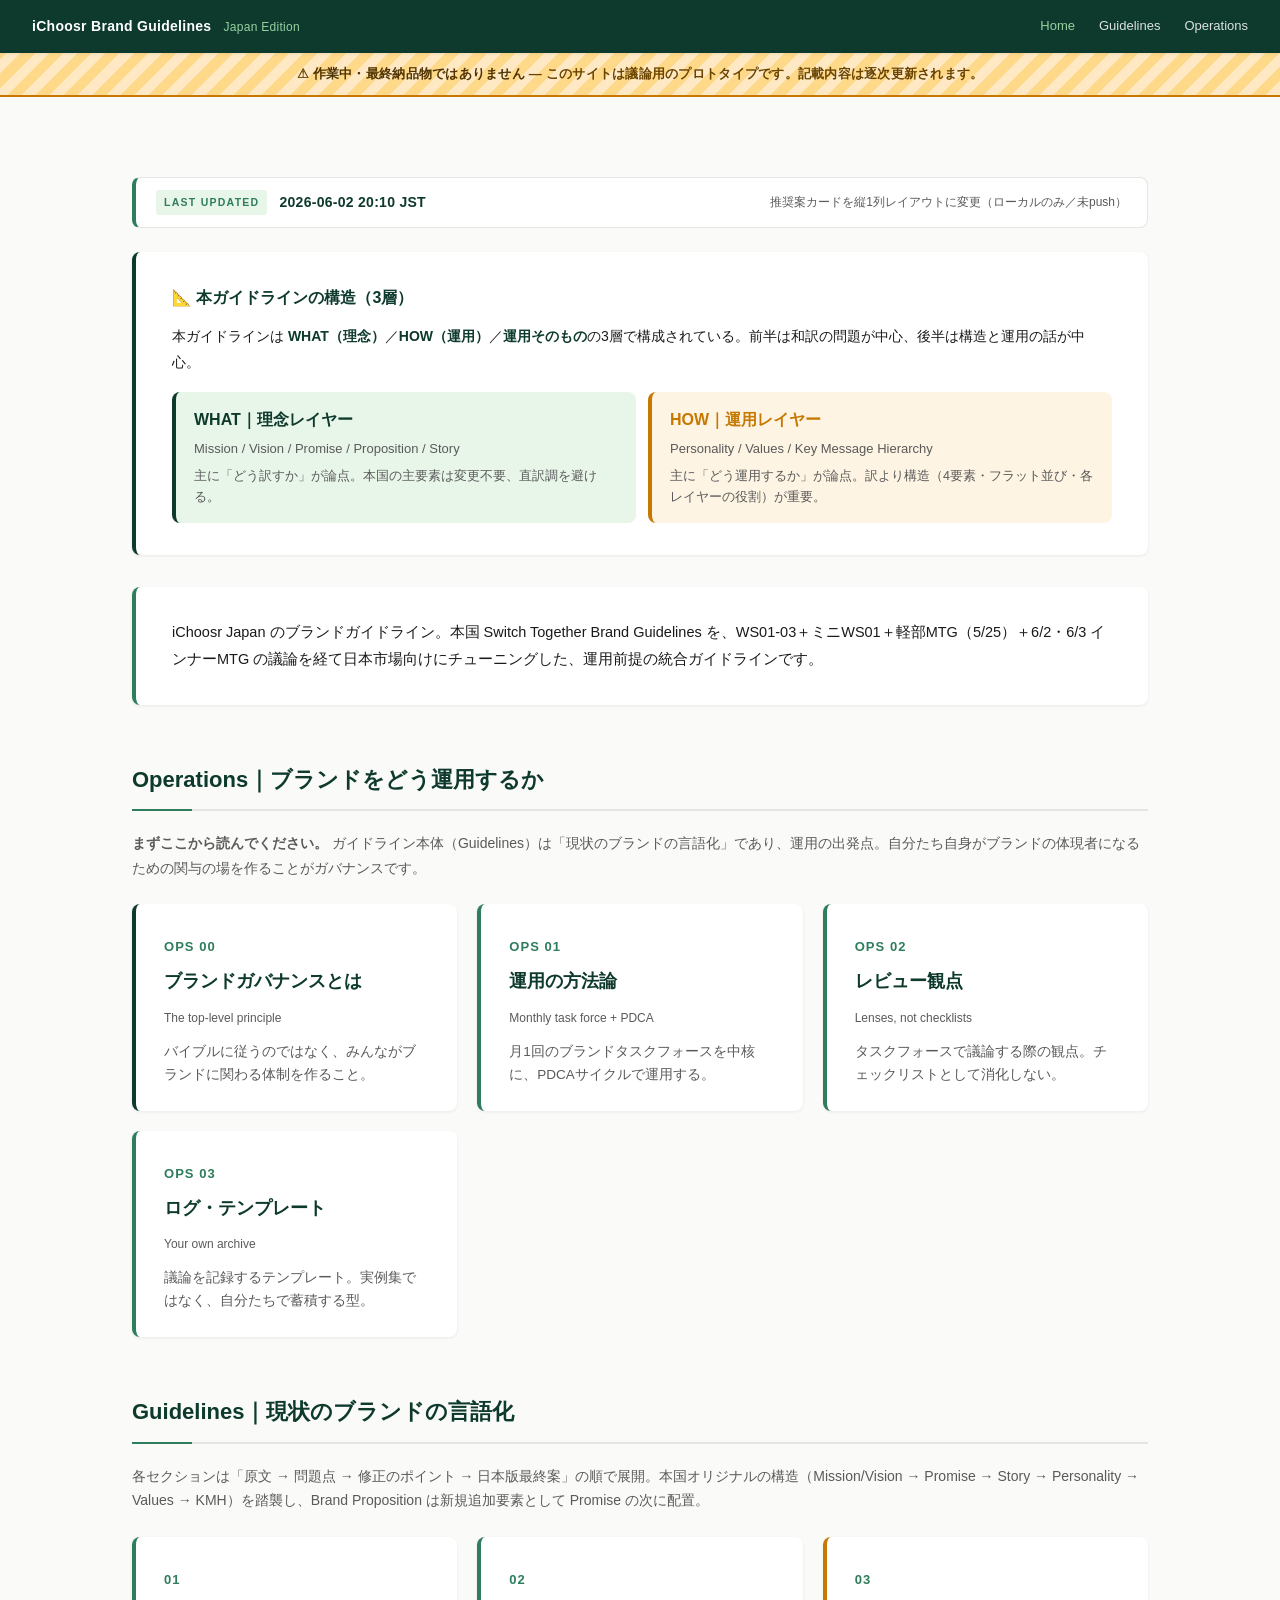
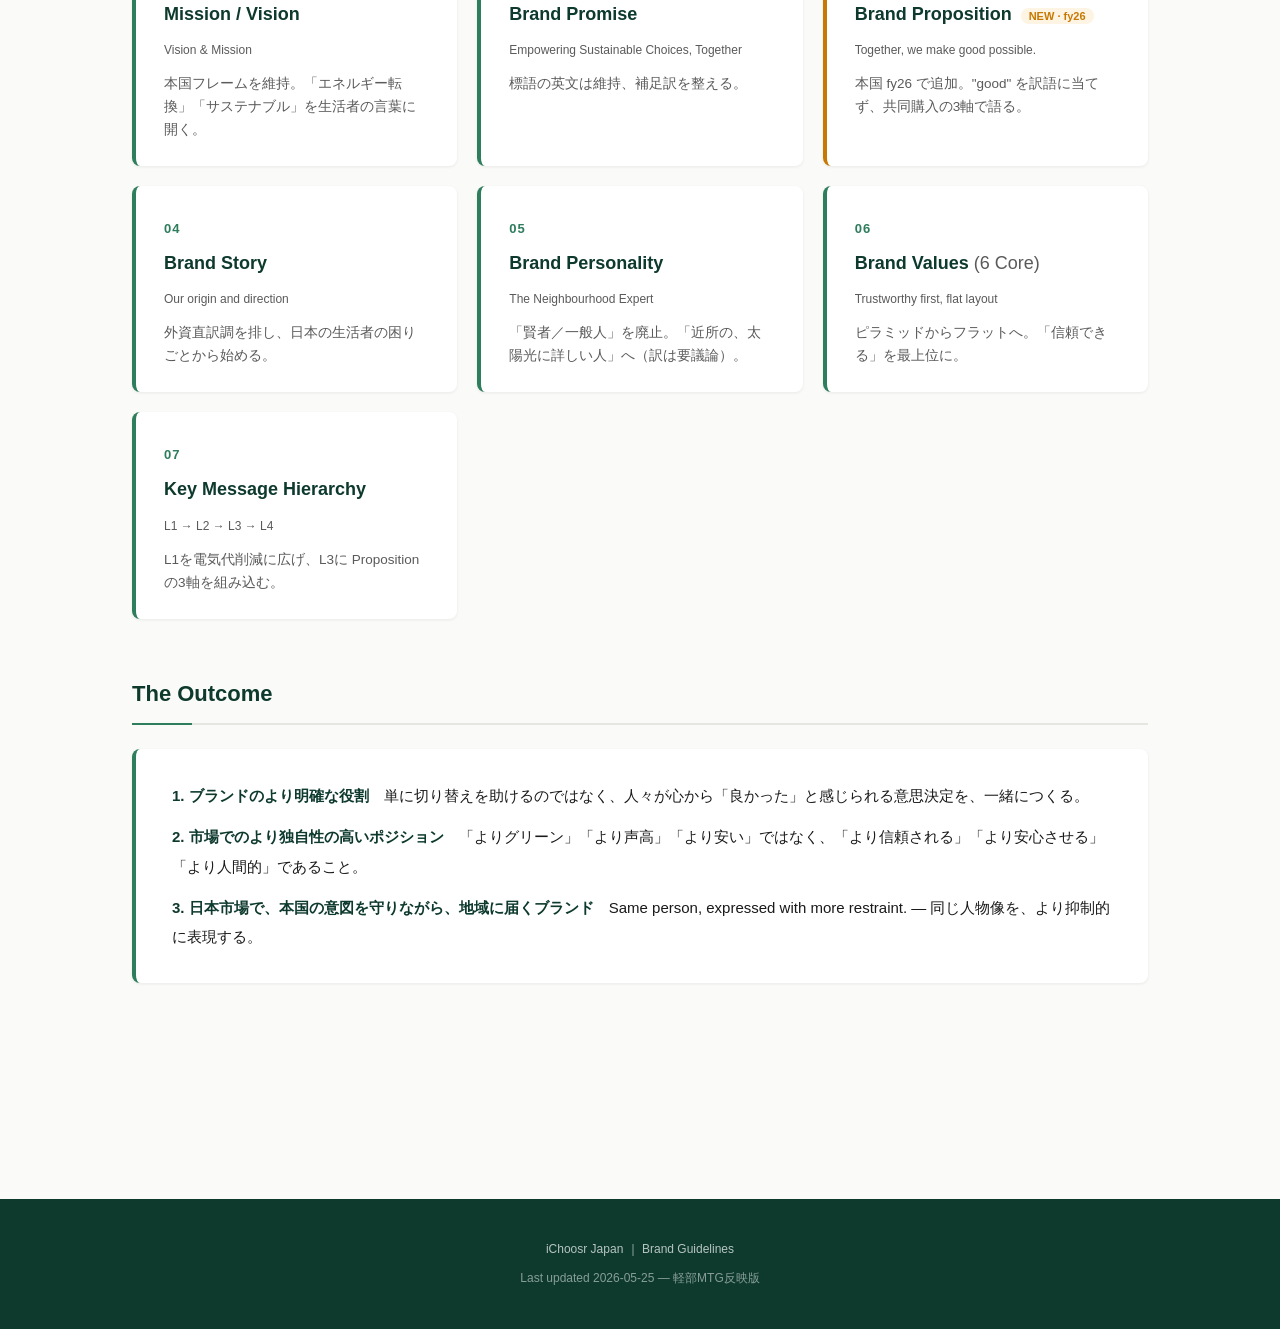
==== index.html @ a62a2df9 "iChoosr Brand Guidelines — Review Edition (6/3 MTG反映・最新版) スマホ確認用の新規ホスティング。 既存リポジトリ (ichoosr-brand-gu" ====
<!DOCTYPE html>
<html lang="ja">
<head>
<meta charset="UTF-8">
<meta name="viewport" content="width=device-width, initial-scale=1.0">
<title>iChoosr 日本版ブランドガイドライン</title>
<meta name="robots" content="noindex,nofollow">
<meta name="description" content="iChoosr 日本版ブランドガイドライン。本国 Switch Together Brand Guidelines を WS01-03＋ミニWS01 の議論を経て日本市場向けにチューニングした、運用前提の統合ガイドライン。">
<link rel="icon" type="image/svg+xml" href="favicon.svg">
<meta property="og:title" content="iChoosr 日本版ブランドガイドライン">
<meta property="og:description" content="運用前提の統合ブランドガイドライン。">
<meta property="og:type" content="website">
<meta property="og:image" content="og-image.svg">
<meta name="twitter:card" content="summary_large_image">
<link rel="stylesheet" href="assets/style.css">
</head>
<body>

<header class="site-header">
  <div class="brand">iChoosr Brand Guidelines <span>Japan Edition</span></div>
  <nav>
    <a href="index.html" class="active">Home</a>
    <a href="guidelines/01-mission-vision.html">Guidelines</a>
    <a href="operations/00-governance.html">Operations</a>
  </nav>
</header>

<div class="wip-banner">
  ⚠ <strong>作業中・最終納品物ではありません</strong> — このサイトは議論用のプロトタイプです。記載内容は逐次更新されます。
</div>

<main>
<div class="container">

  <div class="last-updated">
    <span class="lu-label">Last updated</span>
    <span class="lu-time">2026-06-02 20:10 JST</span>
    <span class="lu-note">推奨案カードを縦1列レイアウトに変更（ローカルのみ／未push）</span>
  </div>

  <section class="intro-block" style="margin: 24px 0 32px; border-left-color: var(--deep);">
    <h3 style="font-size: 16px; color: var(--deep); margin-bottom: 12px;">📐 本ガイドラインの構造（3層）</h3>
    <p style="font-size: 14px; line-height: 1.85;">本ガイドラインは <strong>WHAT（理念）</strong>／<strong>HOW（運用）</strong>／<strong>運用そのもの</strong>の3層で構成されている。前半は和訳の問題が中心、後半は構造と運用の話が中心。</p>
    <div style="display: grid; grid-template-columns: repeat(auto-fit, minmax(250px, 1fr)); gap: 12px; margin-top: 16px;">
      <div style="padding: 14px 18px; background: var(--tint); border-radius: 8px; border-left: 4px solid var(--deep);">
        <strong style="color: var(--deep);">WHAT｜理念レイヤー</strong><br>
        <span style="font-size: 13px; color: var(--gray);">Mission / Vision / Promise / Proposition / Story</span><br>
        <span style="font-size: 12.5px; color: var(--gray); margin-top: 4px; display: block;">主に「どう訳すか」が論点。本国の主要素は変更不要、直訳調を避ける。</span>
      </div>
      <div style="padding: 14px 18px; background: var(--amber-soft); border-radius: 8px; border-left: 4px solid var(--amber);">
        <strong style="color: var(--amber);">HOW｜運用レイヤー</strong><br>
        <span style="font-size: 13px; color: var(--gray);">Personality / Values / Key Message Hierarchy</span><br>
        <span style="font-size: 12.5px; color: var(--gray); margin-top: 4px; display: block;">主に「どう運用するか」が論点。訳より構造（4要素・フラット並び・各レイヤーの役割）が重要。</span>
      </div>
    </div>
  </section>

  <section class="intro-block" style="margin: 24px 0 0;">
    <p style="font-size: 14.5px; line-height: 1.85; color: var(--ink);">iChoosr Japan のブランドガイドライン。本国 Switch Together Brand Guidelines を、WS01-03＋ミニWS01＋軽部MTG（5/25）＋6/2・6/3 インナーMTG の議論を経て日本市場向けにチューニングした、運用前提の統合ガイドラインです。</p>
  </section>

  <h2 class="section-h">Operations｜ブランドをどう運用するか</h2>
  <p style="color: var(--gray); margin-bottom: 8px; font-size: 14px;"><strong>まずここから読んでください。</strong> ガイドライン本体（Guidelines）は「現状のブランドの言語化」であり、運用の出発点。自分たち自身がブランドの体現者になるための関与の場を作ることがガバナンスです。</p>
  <div class="section-grid">
    <a href="operations/00-governance.html" class="section-card" style="border-left-color: var(--deep);">
      <span class="num">OPS 00</span>
      <h3>ブランドガバナンスとは</h3>
      <p class="en">The top-level principle</p>
      <p class="desc">バイブルに従うのではなく、みんながブランドに関わる体制を作ること。</p>
    </a>
    <a href="operations/01-methodology.html" class="section-card">
      <span class="num">OPS 01</span>
      <h3>運用の方法論</h3>
      <p class="en">Monthly task force + PDCA</p>
      <p class="desc">月1回のブランドタスクフォースを中核に、PDCAサイクルで運用する。</p>
    </a>
    <a href="operations/02-checklist.html" class="section-card">
      <span class="num">OPS 02</span>
      <h3>レビュー観点</h3>
      <p class="en">Lenses, not checklists</p>
      <p class="desc">タスクフォースで議論する際の観点。チェックリストとして消化しない。</p>
    </a>
    <a href="operations/03-templates.html" class="section-card">
      <span class="num">OPS 03</span>
      <h3>ログ・テンプレート</h3>
      <p class="en">Your own archive</p>
      <p class="desc">議論を記録するテンプレート。実例集ではなく、自分たちで蓄積する型。</p>
    </a>
  </div>

  <h2 class="section-h">Guidelines｜現状のブランドの言語化</h2>
  <p style="color: var(--gray); margin-bottom: 8px; font-size: 14px;">各セクションは「原文 → 問題点 → 修正のポイント → 日本版最終案」の順で展開。本国オリジナルの構造（Mission/Vision → Promise → Story → Personality → Values → KMH）を踏襲し、Brand Proposition は新規追加要素として Promise の次に配置。</p>
  <div class="section-grid">
    <a href="guidelines/01-mission-vision.html" class="section-card">
      <span class="num">01</span>
      <h3>Mission / Vision</h3>
      <p class="en">Vision &amp; Mission</p>
      <p class="desc">本国フレームを維持。「エネルギー転換」「サステナブル」を生活者の言葉に開く。</p>
    </a>
    <a href="guidelines/02-brand-promise.html" class="section-card">
      <span class="num">02</span>
      <h3>Brand Promise</h3>
      <p class="en">Empowering Sustainable Choices, Together</p>
      <p class="desc">標語の英文は維持、補足訳を整える。</p>
    </a>
    <a href="guidelines/03-brand-proposition.html" class="section-card" style="border-left-color: var(--amber);">
      <span class="num">03</span>
      <h3>Brand Proposition <span style="font-size: 11px; color: var(--amber); background: var(--amber-soft); padding: 2px 8px; border-radius: 999px; margin-left: 4px;">NEW · fy26</span></h3>
      <p class="en">Together, we make good possible.</p>
      <p class="desc">本国 fy26 で追加。"good" を訳語に当てず、共同購入の3軸で語る。</p>
    </a>
    <a href="guidelines/04-brand-story.html" class="section-card">
      <span class="num">04</span>
      <h3>Brand Story</h3>
      <p class="en">Our origin and direction</p>
      <p class="desc">外資直訳調を排し、日本の生活者の困りごとから始める。</p>
    </a>
    <a href="guidelines/05-brand-personality.html" class="section-card">
      <span class="num">05</span>
      <h3>Brand Personality</h3>
      <p class="en">The Neighbourhood Expert</p>
      <p class="desc">「賢者／一般人」を廃止。「近所の、太陽光に詳しい人」へ（訳は要議論）。</p>
    </a>
    <a href="guidelines/06-brand-values.html" class="section-card">
      <span class="num">06</span>
      <h3>Brand Values <span style="color: var(--gray); font-weight: 400;">(6 Core)</span></h3>
      <p class="en">Trustworthy first, flat layout</p>
      <p class="desc">ピラミッドからフラットへ。「信頼できる」を最上位に。</p>
    </a>
    <a href="guidelines/07-key-message-hierarchy.html" class="section-card">
      <span class="num">07</span>
      <h3>Key Message Hierarchy</h3>
      <p class="en">L1 → L2 → L3 → L4</p>
      <p class="desc">L1を電気代削減に広げ、L3に Proposition の3軸を組み込む。</p>
    </a>
  </div>

  <h2 class="section-h">The Outcome</h2>
  <div class="intro-block">
    <p><strong>1. ブランドのより明確な役割</strong>　単に切り替えを助けるのではなく、人々が心から「良かった」と感じられる意思決定を、一緒につくる。</p>
    <p><strong>2. 市場でのより独自性の高いポジション</strong>　「よりグリーン」「より声高」「より安い」ではなく、「より信頼される」「より安心させる」「より人間的」であること。</p>
    <p><strong>3. 日本市場で、本国の意図を守りながら、地域に届くブランド</strong>　Same person, expressed with more restraint. — 同じ人物像を、より抑制的に表現する。</p>
  </div>

</div>
</main>

<footer>
  <div>iChoosr Japan ｜ Brand Guidelines</div>
  <div class="meta">Last updated 2026-05-25 — 軽部MTG反映版</div>
</footer>

</body>
</html>
---- assets/style.css ----
/* iChoosr 日本版ブランドガイドライン Web版 CSS */

:root {
  --deep: #0E3A2E;
  --mid: #2E7D5C;
  --soft: #5BA68A;
  --pale: #97D1A0;
  --tint: #E8F5E9;
  --bg: #FAFAF8;
  --paper: #FFFFFF;
  --ink: #1A1A1A;
  --gray: #5A5A5A;
  --gray-light: #B0B0B0;
  --line: #E5E5E2;
  --amber: #C77800;
  --amber-soft: #FDF4E3;
  --ng: #B0302D;
  --ng-soft: #FBEDED;
  --ok: #1F6B40;
  --ok-soft: #EAF5EE;
  --shadow: 0 1px 3px rgba(14, 58, 46, 0.08);
  --shadow-lg: 0 8px 24px rgba(14, 58, 46, 0.12);
  --radius: 8px;
  --radius-lg: 16px;
  --font-ja: "Hiragino Kaku Gothic ProN", "Yu Gothic", "Yu Gothic UI", "Noto Sans JP", sans-serif;
  --font-en: "Inter", "Helvetica Neue", Arial, sans-serif;
  --font-serif: "Hiragino Mincho ProN", "Yu Mincho", "Noto Serif JP", serif;
}

* { box-sizing: border-box; margin: 0; padding: 0; }

html { scroll-behavior: smooth; font-size: 16px; }
body {
  font-family: var(--font-ja);
  color: var(--ink);
  background: var(--bg);
  line-height: 1.75;
  -webkit-font-smoothing: antialiased;
  text-rendering: optimizeLegibility;
}

a { color: var(--mid); text-decoration: none; transition: color .2s; }
a:hover { color: var(--deep); }

/* ============ Header ============ */
.site-header {
  background: var(--deep);
  color: #fff;
  padding: 14px 32px;
  position: sticky;
  top: 0;
  z-index: 50;
  display: flex;
  align-items: center;
  justify-content: space-between;
  box-shadow: var(--shadow);
}
.site-header .brand {
  font-size: 14px;
  font-weight: 700;
  letter-spacing: 0.02em;
}
.site-header .brand span { color: var(--pale); font-weight: 400; margin-left: 8px; font-size: 12px; }
.site-header nav { display: flex; gap: 24px; }
.site-header nav a {
  color: rgba(255,255,255,0.85);
  font-size: 13px;
  font-weight: 500;
}
.site-header nav a:hover, .site-header nav a.active { color: var(--pale); }

/* ============ Layout ============ */
.container { max-width: 1080px; margin: 0 auto; padding: 0 32px; }
main { padding: 56px 0 96px; }

.breadcrumb {
  font-size: 12px;
  color: var(--gray);
  margin-bottom: 24px;
  letter-spacing: 0.04em;
}
.breadcrumb a { color: var(--mid); }
.breadcrumb .sep { color: var(--gray-light); margin: 0 8px; }

/* ============ Section title ============ */
.page-title {
  border-left: 5px solid var(--deep);
  padding-left: 18px;
  margin-bottom: 8px;
}
.page-title .label-en {
  font-family: var(--font-en);
  font-size: 13px;
  font-weight: 600;
  color: var(--mid);
  letter-spacing: 0.08em;
  text-transform: uppercase;
}
.page-title h1 {
  font-size: 36px;
  font-weight: 800;
  color: var(--deep);
  line-height: 1.3;
  margin-top: 4px;
}
.page-subtitle {
  color: var(--gray);
  font-size: 14px;
  margin: 12px 0 48px;
  padding-left: 23px;
}

h2.section-h {
  font-size: 22px;
  font-weight: 700;
  color: var(--deep);
  margin: 56px 0 20px;
  padding-bottom: 10px;
  border-bottom: 2px solid var(--line);
  position: relative;
}
h2.section-h::after {
  content: "";
  position: absolute;
  bottom: -2px;
  left: 0;
  width: 60px;
  height: 2px;
  background: var(--mid);
}

h3.sub-h {
  font-size: 17px;
  font-weight: 700;
  color: var(--deep);
  margin: 28px 0 12px;
}

/* ============ Hero block: Final answer ============ */
.final-hero {
  background: linear-gradient(135deg, var(--deep) 0%, var(--mid) 100%);
  color: #fff;
  border-radius: var(--radius-lg);
  padding: 48px 56px;
  margin: 36px 0 48px;
  position: relative;
  overflow: hidden;
  box-shadow: var(--shadow-lg);
}
.final-hero::before {
  content: "FINAL";
  position: absolute;
  top: 24px;
  right: 32px;
  font-family: var(--font-en);
  font-size: 11px;
  font-weight: 700;
  letter-spacing: 0.2em;
  padding: 4px 10px;
  background: rgba(255,255,255,0.15);
  border-radius: 4px;
  color: var(--pale);
}
.final-hero .tag {
  font-family: var(--font-en);
  font-size: 12px;
  font-weight: 600;
  letter-spacing: 0.12em;
  text-transform: uppercase;
  color: var(--pale);
  margin-bottom: 14px;
  display: block;
}
.final-hero .lead-en {
  font-family: var(--font-en);
  font-size: 32px;
  font-weight: 700;
  line-height: 1.3;
  margin-bottom: 12px;
  letter-spacing: -0.01em;
}
.final-hero .lead-ja {
  font-size: 22px;
  font-weight: 600;
  line-height: 1.6;
  color: rgba(255,255,255,0.95);
}
.final-hero .lead-ja.large { font-size: 26px; }
.final-hero .note {
  margin-top: 24px;
  padding-top: 20px;
  border-top: 1px solid rgba(255,255,255,0.2);
  font-size: 14px;
  line-height: 1.8;
  color: rgba(255,255,255,0.85);
}

/* ============ Final answer card (text-focused) ============ */
.final-card {
  background: var(--paper);
  border-radius: var(--radius-lg);
  padding: 36px 40px;
  margin: 24px 0;
  border-left: 5px solid var(--mid);
  box-shadow: var(--shadow);
}
.final-card .tag {
  display: inline-block;
  padding: 4px 10px;
  background: var(--tint);
  color: var(--deep);
  font-family: var(--font-en);
  font-size: 11px;
  font-weight: 700;
  letter-spacing: 0.1em;
  border-radius: 4px;
  margin-bottom: 16px;
}
.final-card .body {
  font-size: 17px;
  line-height: 1.95;
  color: var(--ink);
  font-weight: 500;
}
.final-card .body p { margin-bottom: 12px; }
.final-card .body p:last-child { margin-bottom: 0; }
.final-card .body strong { color: var(--deep); }

/* ============ Points (Modification rationale) ============ */
.points-grid {
  display: grid;
  grid-template-columns: repeat(auto-fit, minmax(280px, 1fr));
  gap: 20px;
  margin: 24px 0;
}
.point-card {
  background: var(--paper);
  border-radius: var(--radius);
  padding: 24px 26px;
  border-top: 4px solid var(--amber);
  box-shadow: var(--shadow);
  transition: transform .2s, box-shadow .2s;
}
.point-card:hover {
  transform: translateY(-2px);
  box-shadow: var(--shadow-lg);
}
.point-card .num {
  font-family: var(--font-en);
  font-size: 14px;
  font-weight: 700;
  color: var(--amber);
  letter-spacing: 0.08em;
  margin-bottom: 8px;
}
.point-card h4 {
  font-size: 16px;
  font-weight: 700;
  color: var(--deep);
  margin-bottom: 10px;
  line-height: 1.5;
}
.point-card p {
  font-size: 14px;
  color: var(--gray);
  line-height: 1.75;
}

/* ============ Reference (collapsed source) ============ */
.reference {
  background: var(--paper);
  border: 1px solid var(--line);
  border-radius: var(--radius);
  margin: 32px 0;
  overflow: hidden;
}
.reference summary {
  padding: 16px 24px;
  font-size: 13px;
  font-weight: 600;
  color: var(--gray);
  cursor: pointer;
  background: #FBFBFA;
  list-style: none;
  display: flex;
  align-items: center;
  justify-content: space-between;
  user-select: none;
}
.reference summary::-webkit-details-marker { display: none; }
.reference summary::after {
  content: "▾";
  color: var(--gray-light);
  transition: transform .2s;
}
.reference[open] summary::after { transform: rotate(180deg); }
.reference[open] summary { border-bottom: 1px solid var(--line); }
.reference .body { padding: 24px 28px; }

.bi-pair {
  display: grid;
  grid-template-columns: 1fr 1fr;
  gap: 32px;
}
@media (max-width: 720px) {
  .bi-pair { grid-template-columns: 1fr; gap: 20px; }
}
.bi-pair .col h5 {
  font-family: var(--font-en);
  font-size: 11px;
  font-weight: 700;
  letter-spacing: 0.12em;
  color: var(--mid);
  margin-bottom: 12px;
  padding-bottom: 6px;
  border-bottom: 1px solid var(--line);
}
.bi-pair .col p {
  font-size: 13.5px;
  line-height: 1.8;
  color: var(--gray);
}
.bi-pair .col.en p { font-family: var(--font-en); }

/* ============ NG / OK blocks ============ */
.ngok-grid {
  display: grid;
  grid-template-columns: 1fr 1fr;
  gap: 16px;
  margin: 16px 0;
}
@media (max-width: 720px) {
  .ngok-grid { grid-template-columns: 1fr; }
}
.ng-block, .ok-block {
  padding: 18px 22px;
  border-radius: var(--radius);
  font-size: 14px;
  line-height: 1.8;
}
.ng-block {
  background: var(--ng-soft);
  border-left: 4px solid var(--ng);
}
.ng-block .label, .ok-block .label {
  font-family: var(--font-en);
  font-size: 11px;
  font-weight: 700;
  letter-spacing: 0.1em;
  margin-bottom: 8px;
  display: block;
}
.ng-block .label { color: var(--ng); }
.ok-block { background: var(--ok-soft); border-left: 4px solid var(--ok); }
.ok-block .label { color: var(--ok); }

/* ============ Pillar / value list ============ */
.pillar-list {
  list-style: none;
  counter-reset: pillar;
  margin: 24px 0;
}
.pillar-list > li {
  counter-increment: pillar;
  background: var(--paper);
  border-radius: var(--radius);
  padding: 28px 32px 28px 88px;
  margin-bottom: 16px;
  position: relative;
  box-shadow: var(--shadow);
  border-left: 4px solid var(--mid);
}
.pillar-list > li::before {
  content: counter(pillar, decimal-leading-zero);
  font-family: var(--font-en);
  font-size: 32px;
  font-weight: 800;
  color: var(--mid);
  position: absolute;
  left: 28px;
  top: 22px;
  line-height: 1;
}
.pillar-list .title {
  font-size: 19px;
  font-weight: 700;
  color: var(--deep);
  margin-bottom: 6px;
}
.pillar-list .en {
  font-family: var(--font-en);
  font-size: 13px;
  color: var(--gray);
  margin-bottom: 10px;
  font-weight: 500;
}
.pillar-list .desc {
  font-size: 14.5px;
  line-height: 1.85;
  color: var(--ink);
}

/* ============ Values table ============ */
.values-grid {
  display: grid;
  grid-template-columns: repeat(auto-fit, minmax(280px, 1fr));
  gap: 16px;
  margin: 24px 0;
}
.value-card {
  background: var(--paper);
  border-radius: var(--radius);
  padding: 22px 24px;
  box-shadow: var(--shadow);
  border-left: 4px solid var(--soft);
}
.value-card.priority { border-left-color: var(--amber); background: var(--amber-soft); }
.value-card.brand-specific { border-left-color: var(--deep); }
.value-card .name {
  font-size: 16px;
  font-weight: 700;
  color: var(--deep);
  margin-bottom: 4px;
}
.value-card .en {
  font-family: var(--font-en);
  font-size: 12px;
  color: var(--gray);
  margin-bottom: 10px;
}
.value-card .def {
  font-size: 13.5px;
  line-height: 1.75;
  color: var(--ink);
}
.value-card .group-label {
  font-size: 11px;
  font-weight: 700;
  letter-spacing: 0.08em;
  text-transform: uppercase;
  color: var(--mid);
  margin-bottom: 12px;
  display: block;
}

/* ============ KMH layers ============ */
.kmh-layers {
  margin: 28px 0;
  position: relative;
}
.kmh-layer {
  background: var(--paper);
  border-radius: var(--radius);
  padding: 24px 28px;
  margin-bottom: 12px;
  box-shadow: var(--shadow);
  display: grid;
  grid-template-columns: 100px 1fr;
  gap: 24px;
  align-items: start;
  border-left: 4px solid var(--soft);
}
.kmh-layer.l1 { border-left-color: #BFD9A8; }
.kmh-layer.l2 { border-left-color: var(--pale); }
.kmh-layer.l3 { border-left-color: var(--soft); }
.kmh-layer.l4 { border-left-color: var(--mid); }
.kmh-layer .level {
  font-family: var(--font-en);
  font-size: 24px;
  font-weight: 800;
  color: var(--deep);
}
.kmh-layer .level .role {
  display: block;
  font-size: 11px;
  font-weight: 600;
  color: var(--gray);
  margin-top: 4px;
  letter-spacing: 0.04em;
}
.kmh-layer .content h4 {
  font-size: 18px;
  font-weight: 700;
  color: var(--deep);
  margin-bottom: 6px;
}
.kmh-layer .content p {
  font-size: 14.5px;
  line-height: 1.8;
  color: var(--gray);
}

/* ============ Nav (prev / next) ============ */
.page-nav {
  display: grid;
  grid-template-columns: 1fr 1fr;
  gap: 16px;
  margin-top: 80px;
  padding-top: 40px;
  border-top: 1px solid var(--line);
}
.page-nav a {
  display: block;
  padding: 24px;
  background: var(--paper);
  border-radius: var(--radius);
  border: 1px solid var(--line);
  transition: all .2s;
}
.page-nav a:hover {
  border-color: var(--mid);
  background: var(--tint);
}
.page-nav .dir {
  font-family: var(--font-en);
  font-size: 11px;
  color: var(--gray);
  font-weight: 700;
  letter-spacing: 0.1em;
  margin-bottom: 6px;
}
.page-nav .title {
  font-size: 16px;
  font-weight: 700;
  color: var(--deep);
}
.page-nav a.next { text-align: right; }
.page-nav a.disabled { opacity: 0.3; pointer-events: none; }

/* ============ Home (index) ============ */
.home-hero {
  background: linear-gradient(135deg, var(--deep) 0%, #1B5340 50%, var(--mid) 100%);
  color: #fff;
  padding: 96px 56px;
  border-radius: var(--radius-lg);
  margin: 32px 0 48px;
  position: relative;
  overflow: hidden;
}
.home-hero::before {
  content: "";
  position: absolute;
  inset: 0;
  background-image: radial-gradient(circle at 80% 20%, rgba(255,255,255,0.06) 0%, transparent 50%);
}
.home-hero .label {
  font-family: var(--font-en);
  font-size: 12px;
  font-weight: 700;
  letter-spacing: 0.2em;
  color: var(--pale);
  margin-bottom: 20px;
  display: block;
}
.home-hero h1 {
  font-family: var(--font-en);
  font-size: 56px;
  font-weight: 800;
  line-height: 1.1;
  letter-spacing: -0.02em;
  margin-bottom: 16px;
}
.home-hero .ja-title {
  font-size: 22px;
  font-weight: 500;
  color: rgba(255,255,255,0.9);
  margin-bottom: 32px;
}
.home-hero .meta {
  font-size: 13px;
  color: rgba(255,255,255,0.7);
  padding-top: 24px;
  border-top: 1px solid rgba(255,255,255,0.15);
  max-width: 600px;
}

.section-grid {
  display: grid;
  grid-template-columns: repeat(auto-fit, minmax(280px, 1fr));
  gap: 20px;
  margin: 24px 0 56px;
}
.section-card {
  background: var(--paper);
  border-radius: var(--radius);
  padding: 28px 28px 24px;
  box-shadow: var(--shadow);
  border-left: 4px solid var(--mid);
  display: block;
  color: var(--ink);
  transition: all .2s;
}
.section-card:hover {
  transform: translateY(-2px);
  box-shadow: var(--shadow-lg);
  border-left-color: var(--deep);
}
.section-card .num {
  font-family: var(--font-en);
  font-size: 13px;
  font-weight: 700;
  color: var(--mid);
  letter-spacing: 0.08em;
}
.section-card h3 {
  font-size: 18px;
  font-weight: 700;
  color: var(--deep);
  margin: 6px 0 10px;
}
.section-card .en {
  font-family: var(--font-en);
  font-size: 12px;
  color: var(--gray);
  margin-bottom: 12px;
}
.section-card .desc {
  font-size: 13.5px;
  color: var(--gray);
  line-height: 1.7;
}

.intro-block {
  background: var(--paper);
  border-radius: var(--radius);
  padding: 32px 36px;
  margin: 24px 0;
  border-left: 4px solid var(--mid);
  box-shadow: var(--shadow);
}
.intro-block p { font-size: 15px; line-height: 1.95; color: var(--ink); margin-bottom: 12px; }
.intro-block p:last-child { margin-bottom: 0; }
.intro-block strong { color: var(--deep); }

/* ============ Checklist ============ */
.checklist {
  background: var(--paper);
  border-radius: var(--radius);
  padding: 24px 28px;
  margin: 16px 0 24px;
  border-left: 4px solid var(--soft);
  box-shadow: var(--shadow);
}
.checklist h4 {
  font-size: 15px;
  font-weight: 700;
  color: var(--deep);
  margin-bottom: 12px;
}
.checklist ul { list-style: none; }
.checklist li {
  font-size: 14px;
  line-height: 1.9;
  padding-left: 28px;
  position: relative;
  color: var(--ink);
}
.checklist li::before {
  content: "";
  position: absolute;
  left: 0;
  top: 8px;
  width: 16px;
  height: 16px;
  border: 1.5px solid var(--soft);
  border-radius: 3px;
}

/* ============ Footer ============ */
footer {
  background: var(--deep);
  color: rgba(255,255,255,0.7);
  padding: 40px 32px;
  text-align: center;
  font-size: 12px;
  margin-top: 96px;
}
footer .meta { margin-top: 8px; color: rgba(255,255,255,0.5); }

/* ============ Print ============ */
@media print {
  .site-header, .page-nav, footer { display: none; }
  body { background: #fff; }
  .final-hero, .home-hero { background: var(--deep) !important; -webkit-print-color-adjust: exact; print-color-adjust: exact; }
  .point-card, .final-card, .pillar-list > li, .section-card { box-shadow: none; border: 1px solid var(--line); }
}

/* ============ Misc ============ */
.kicker {
  font-family: var(--font-en);
  font-size: 11px;
  font-weight: 700;
  letter-spacing: 0.12em;
  text-transform: uppercase;
  color: var(--mid);
  margin-bottom: 8px;
  display: block;
}
.callout {
  background: var(--amber-soft);
  border-left: 4px solid var(--amber);
  padding: 18px 24px;
  border-radius: var(--radius);
  margin: 20px 0;
  font-size: 14.5px;
  line-height: 1.8;
}
.callout strong { color: var(--amber); }

.tag-pill {
  display: inline-block;
  padding: 3px 10px;
  background: var(--tint);
  color: var(--deep);
  font-size: 11px;
  font-weight: 600;
  border-radius: 999px;
  margin-right: 6px;
}

/* ============ Work-in-progress banner ============ */
.wip-banner {
  background: repeating-linear-gradient(
    -45deg,
    #FFE9C4,
    #FFE9C4 10px,
    #FFD98A 10px,
    #FFD98A 20px
  );
  color: #6B4500;
  padding: 10px 24px;
  font-size: 13px;
  font-weight: 600;
  text-align: center;
  border-bottom: 2px solid #C77800;
  letter-spacing: 0.02em;
}
.wip-banner strong { color: #4F3300; }

/* ============ Source-first section block ============ */
/* 「原文 → 問題点 → 修正ポイント → ファイナル」順の各ブロック */
.flow-block {
  margin: 32px 0;
}
.flow-block .flow-label {
  display: inline-block;
  padding: 5px 14px;
  border-radius: 999px;
  font-family: var(--font-en);
  font-size: 11px;
  font-weight: 700;
  letter-spacing: 0.1em;
  margin-bottom: 12px;
}
.flow-block.source .flow-label { background: #EFEFEC; color: var(--gray); }
.flow-block.issue .flow-label { background: var(--ng-soft); color: var(--ng); }
.flow-block.rationale .flow-label { background: var(--amber-soft); color: var(--amber); }
.flow-block.final .flow-label { background: var(--deep); color: var(--pale); }

.flow-block .flow-body {
  background: var(--paper);
  padding: 22px 28px;
  border-radius: var(--radius);
  box-shadow: var(--shadow);
  border-left: 4px solid;
}
.flow-block.source .flow-body { border-left-color: var(--gray-light); background: #FAFAF6; }
.flow-block.issue .flow-body { border-left-color: var(--ng); }
.flow-block.rationale .flow-body { border-left-color: var(--amber); }
.flow-block.final .flow-body {
  border-left-color: var(--mid);
  background: linear-gradient(135deg, #FFFFFF 0%, var(--tint) 100%);
  border: none;
  box-shadow: 0 4px 16px rgba(46, 125, 92, 0.15);
  padding: 32px 36px;
}
.flow-block.final .flow-body h3 {
  font-size: 22px;
  font-weight: 800;
  color: var(--deep);
  margin-bottom: 8px;
  line-height: 1.4;
}
.flow-block.final .flow-body .en-final {
  font-family: var(--font-en);
  font-size: 26px;
  font-weight: 700;
  color: var(--deep);
  line-height: 1.3;
  margin-bottom: 12px;
}
.flow-block.final .flow-body p {
  font-size: 16px;
  line-height: 1.85;
  color: var(--ink);
}

.flow-block.source .flow-body p {
  font-size: 13.5px;
  line-height: 1.8;
  color: var(--gray);
}
.flow-block.source .flow-body p.en {
  font-family: var(--font-en);
}
.flow-block.issue .flow-body p,
.flow-block.rationale .flow-body p {
  font-size: 14px;
  line-height: 1.8;
}

.flow-block .split {
  display: grid;
  grid-template-columns: 1fr 1fr;
  gap: 24px;
}
@media (max-width: 720px) {
  .flow-block .split { grid-template-columns: 1fr; }
}
.flow-block .split h5 {
  font-family: var(--font-en);
  font-size: 10.5px;
  font-weight: 700;
  letter-spacing: 0.1em;
  color: var(--mid);
  margin-bottom: 8px;
  padding-bottom: 4px;
  border-bottom: 1px solid var(--line);
}

/* 修正ポイントの理由分離（翻訳の理由 / 構造の理由） */
.rationale-grid {
  display: grid;
  grid-template-columns: 1fr 1fr;
  gap: 16px;
  margin: 12px 0;
}
@media (max-width: 720px) {
  .rationale-grid { grid-template-columns: 1fr; }
}
.rationale-grid > div {
  padding: 16px 18px;
  background: var(--paper);
  border-radius: 6px;
  border-top: 3px solid var(--amber);
}
.rationale-grid > div h4 {
  font-size: 12px;
  font-weight: 700;
  color: var(--amber);
  margin-bottom: 8px;
  letter-spacing: 0.05em;
}
.rationale-grid > div p, .rationale-grid > div li {
  font-size: 13.5px;
  line-height: 1.75;
  color: var(--ink);
}
.rationale-grid > div ul { padding-left: 18px; margin-top: 4px; }

/* WS引用 (一次情報) */
.ws-quote {
  margin: 14px 0;
  padding: 14px 20px 14px 24px;
  border-left: 3px solid var(--soft);
  background: #F6FBF7;
  font-size: 13.5px;
  line-height: 1.75;
  color: var(--gray);
  border-radius: 0 6px 6px 0;
}
.ws-quote .source {
  display: block;
  font-family: var(--font-en);
  font-size: 10.5px;
  font-weight: 700;
  letter-spacing: 0.08em;
  color: var(--mid);
  margin-bottom: 4px;
}

/* ============ Governance hero (Operations top) ============ */
.governance-hero {
  background: linear-gradient(135deg, #1B5340 0%, var(--deep) 100%);
  color: #fff;
  padding: 52px 56px;
  border-radius: var(--radius-lg);
  margin: 32px 0 40px;
  box-shadow: var(--shadow-lg);
}
.governance-hero .tag {
  font-family: var(--font-en);
  font-size: 12px;
  font-weight: 700;
  letter-spacing: 0.15em;
  color: var(--pale);
  margin-bottom: 14px;
  display: block;
}
.governance-hero h1 {
  font-size: 30px;
  font-weight: 800;
  line-height: 1.4;
  margin-bottom: 18px;
}
.governance-hero p {
  font-size: 15px;
  line-height: 1.85;
  color: rgba(255,255,255,0.92);
  margin-bottom: 12px;
}
.governance-hero p:last-child { margin-bottom: 0; }
.governance-hero strong { color: var(--pale); }

.comparison {
  display: grid;
  grid-template-columns: 1fr 1fr;
  gap: 20px;
  margin: 28px 0;
}
@media (max-width: 720px) {
  .comparison { grid-template-columns: 1fr; }
}
.comparison > div {
  padding: 24px 26px;
  border-radius: var(--radius);
  background: var(--paper);
  box-shadow: var(--shadow);
}
.comparison .not-this {
  border-top: 4px solid var(--gray-light);
}
.comparison .this {
  border-top: 4px solid var(--mid);
  background: linear-gradient(135deg, var(--paper) 0%, var(--tint) 100%);
}
.comparison .label {
  font-family: var(--font-en);
  font-size: 11px;
  font-weight: 700;
  letter-spacing: 0.1em;
  margin-bottom: 8px;
  display: block;
}
.comparison .not-this .label { color: var(--gray); }
.comparison .this .label { color: var(--mid); }
.comparison h4 {
  font-size: 16px;
  font-weight: 700;
  color: var(--deep);
  margin-bottom: 10px;
}
.comparison p { font-size: 14px; line-height: 1.8; color: var(--ink); }

/* ============ Spreadsheet-style table ============ */
.sheet-wrap {
  background: var(--paper);
  border-radius: var(--radius);
  box-shadow: var(--shadow);
  overflow: hidden;
  margin: 24px 0;
  border: 1px solid var(--line);
}
.sheet-toolbar {
  background: #F1F3F4;
  padding: 8px 14px;
  font-size: 12px;
  color: var(--gray);
  display: flex;
  align-items: center;
  gap: 10px;
  border-bottom: 1px solid var(--line);
  font-family: var(--font-en);
}
.sheet-toolbar::before {
  content: "▣";
  color: #0F9D58;
  font-size: 14px;
}
.sheet-table {
  width: 100%;
  border-collapse: collapse;
  font-size: 13px;
  font-family: var(--font-ja);
}
.sheet-table thead th {
  background: #F8F9FA;
  border: 1px solid #E0E0E0;
  padding: 8px 10px;
  text-align: left;
  font-weight: 600;
  color: #3C4043;
  font-size: 12px;
  letter-spacing: 0.02em;
}
.sheet-table thead th .col-letter {
  display: block;
  font-family: var(--font-en);
  font-size: 10px;
  color: #80868B;
  font-weight: 500;
  margin-bottom: 2px;
}
.sheet-table tbody td {
  border: 1px solid #E8EAED;
  padding: 8px 10px;
  vertical-align: top;
  line-height: 1.55;
  color: var(--ink);
}
.sheet-table tbody td.row-num {
  background: #F8F9FA;
  text-align: center;
  width: 36px;
  color: #80868B;
  font-family: var(--font-en);
  font-size: 11px;
  font-weight: 500;
}
.sheet-table tbody tr.sample td:not(.row-num) {
  background: #FFFBF0;
}
.sheet-table tbody tr.empty td:not(.row-num) {
  color: #B0B0B0;
  font-style: italic;
}
.sheet-table .tag-doc {
  display: inline-block;
  padding: 1px 8px;
  font-size: 11px;
  font-weight: 600;
  border-radius: 3px;
  background: var(--tint);
  color: var(--deep);
}
@media (max-width: 720px) {
  .sheet-wrap { overflow-x: auto; }
  .sheet-table { min-width: 720px; }
}

/* ============ Policy cards (方針カード並列) ============ */
.policy-grid {
  display: grid;
  grid-template-columns: repeat(auto-fit, minmax(260px, 1fr));
  gap: 16px;
  margin: 20px 0 8px;
}
.policy-card {
  background: var(--paper);
  border-radius: var(--radius);
  padding: 22px 24px;
  box-shadow: var(--shadow);
  border-top: 4px solid var(--amber);
}
.policy-card.structure { border-top-color: var(--deep); }
.policy-card.translation { border-top-color: var(--mid); }
.policy-card.operation { border-top-color: var(--soft); }
.policy-card.consensus { border-top-color: var(--amber); }
.policy-card .axis {
  font-family: var(--font-en);
  font-size: 10.5px;
  font-weight: 700;
  letter-spacing: 0.12em;
  text-transform: uppercase;
  margin-bottom: 8px;
  display: block;
}
.policy-card.structure .axis { color: var(--deep); }
.policy-card.translation .axis { color: var(--mid); }
.policy-card.operation .axis { color: var(--soft); }
.policy-card.consensus .axis { color: var(--amber); }
.policy-card h4 {
  font-size: 15.5px;
  font-weight: 700;
  color: var(--deep);
  margin-bottom: 10px;
  line-height: 1.5;
}
.policy-card p {
  font-size: 13.5px;
  line-height: 1.8;
  color: var(--ink);
  margin-bottom: 8px;
}
.policy-card p:last-child { margin-bottom: 0; }
.policy-card ul {
  padding-left: 18px;
  font-size: 13.5px;
  line-height: 1.8;
  color: var(--ink);
}

/* ============ References block (参照元) ============ */
.refs {
  background: #F8F8F5;
  border-radius: var(--radius);
  padding: 20px 24px;
  margin: 24px 0;
  border: 1px solid var(--line);
}
.refs > .refs-title {
  font-family: var(--font-en);
  font-size: 11px;
  font-weight: 700;
  letter-spacing: 0.1em;
  color: var(--gray);
  margin-bottom: 12px;
}
.refs > .refs-title::before {
  content: "📄";
  margin-right: 6px;
  filter: grayscale(1);
  opacity: 0.6;
}
.ref-group {
  margin-top: 16px;
}
.ref-group:first-of-type { margin-top: 0; }
.ref-group .group-head {
  font-size: 12.5px;
  font-weight: 700;
  color: var(--deep);
  margin-bottom: 6px;
  padding-bottom: 4px;
  border-bottom: 1px dashed var(--line);
}
.ref-group .group-head .src {
  font-family: var(--font-en);
  font-size: 10px;
  font-weight: 500;
  color: var(--gray);
  margin-left: 8px;
  letter-spacing: 0.05em;
}
.ref-group ul {
  list-style: none;
  padding: 0;
}
.ref-group li {
  font-size: 13px;
  line-height: 1.75;
  color: var(--ink);
  padding: 3px 0 3px 14px;
  position: relative;
}
.ref-group li::before {
  content: "・";
  position: absolute;
  left: 0;
  color: var(--gray-light);
}
.ref-group li.attr {
  color: var(--gray);
  font-style: italic;
  font-size: 12px;
  padding-left: 14px;
}
.ref-group li.attr::before {
  content: "—";
}

/* ============ Option cards (複数案) ============ */
/* 縦1列で積み上げ（訳文が長くても読みやすいように） */
.options-grid {
  display: flex;
  flex-direction: column;
  gap: 14px;
  margin: 16px 0;
}
.option-card {
  background: var(--paper);
  border-radius: var(--radius);
  padding: 22px 26px;
  border-left: 4px solid var(--mid);
  box-shadow: var(--shadow);
}
.option-card .opt-num {
  display: inline-block;
  font-family: var(--font-en);
  font-size: 11px;
  font-weight: 700;
  letter-spacing: 0.1em;
  background: var(--tint);
  color: var(--deep);
  padding: 3px 10px;
  border-radius: 999px;
  margin-bottom: 10px;
}
.option-card .opt-title {
  font-size: 18px;
  font-weight: 700;
  color: var(--deep);
  margin-bottom: 8px;
  line-height: 1.6;
}
.option-card .opt-en {
  font-family: var(--font-en);
  font-size: 13px;
  color: var(--gray);
  margin-bottom: 12px;
}
.option-card .opt-desc {
  font-size: 13.5px;
  line-height: 1.8;
  color: var(--ink);
  padding-top: 10px;
  margin-top: 4px;
  border-top: 1px dashed var(--line);
}
.option-card.recommended {
  border-left-color: var(--amber);
  background: linear-gradient(135deg, var(--paper) 0%, var(--amber-soft) 100%);
}
.option-card.recommended .opt-num {
  background: var(--amber);
  color: #fff;
}

/* ============ Translation alternatives (3-level × N cards) ============ */
.alt-section {
  margin: 40px 0;
}
.alt-level {
  background: var(--paper);
  border-radius: var(--radius-lg);
  margin-bottom: 24px;
  overflow: hidden;
  box-shadow: var(--shadow);
}
.alt-level-header {
  padding: 18px 28px;
  display: flex;
  align-items: center;
  gap: 14px;
  border-bottom: 2px solid var(--line);
}
.alt-level.lv1 .alt-level-header { background: linear-gradient(90deg, #F0F1ED 0%, #FAFAF6 100%); border-bottom-color: var(--gray-light); }
.alt-level.lv2 .alt-level-header { background: linear-gradient(90deg, var(--tint) 0%, #FFF 100%); border-bottom-color: var(--soft); }
.alt-level.lv3 .alt-level-header { background: linear-gradient(90deg, var(--amber-soft) 0%, #FFFCF3 100%); border-bottom-color: var(--amber); }
.alt-level .lv-badge {
  font-family: var(--font-en);
  font-size: 11px;
  font-weight: 800;
  letter-spacing: 0.15em;
  padding: 4px 10px;
  border-radius: 4px;
  color: #fff;
}
.alt-level.lv1 .lv-badge { background: var(--gray); }
.alt-level.lv2 .lv-badge { background: var(--mid); }
.alt-level.lv3 .lv-badge { background: var(--amber); }
.alt-level .lv-title {
  font-size: 16px;
  font-weight: 700;
  color: var(--deep);
}
.alt-level .lv-desc {
  font-size: 13px;
  color: var(--gray);
  margin-left: auto;
}
@media (max-width: 720px) {
  .alt-level .lv-desc { display: none; }
}
.alt-cards {
  padding: 20px 24px;
}
.alt-card {
  display: grid;
  grid-template-columns: 40px 1fr;
  gap: 14px;
  padding: 14px 0;
  border-bottom: 1px dashed var(--line);
}
.alt-card:last-child { border-bottom: none; }
.alt-card .num {
  font-family: var(--font-en);
  font-size: 13px;
  font-weight: 700;
  color: var(--mid);
  text-align: center;
  padding-top: 2px;
}
.alt-level.lv1 .alt-card .num { color: var(--gray); }
.alt-level.lv3 .alt-card .num { color: var(--amber); }
.alt-card .body .text {
  font-size: 14.5px;
  line-height: 1.75;
  color: var(--ink);
  font-weight: 500;
  margin-bottom: 4px;
}
.alt-card .body .text strong { color: var(--deep); }
.alt-card .body .aim {
  font-size: 12px;
  line-height: 1.7;
  color: var(--gray);
  font-style: italic;
}
.alt-card .body .aim::before {
  content: "狙い：";
  font-style: normal;
  color: var(--mid);
  font-weight: 700;
}
.alt-level.lv1 .alt-card .body .aim::before { color: var(--gray); }
.alt-level.lv3 .alt-card .body .aim::before { color: var(--amber); }

/* Gradient story-level */
.story-grade {
  background: var(--paper);
  border-radius: var(--radius);
  padding: 24px 28px;
  margin: 16px 0;
  box-shadow: var(--shadow);
  border-left: 4px solid var(--soft);
}
.story-grade.lv1 { border-left-color: var(--gray-light); background: #FBFBF8; }
.story-grade.lv2 { border-left-color: var(--soft); }
.story-grade.lv3 { border-left-color: var(--amber); background: linear-gradient(135deg, var(--paper) 0%, var(--amber-soft) 100%); }
.story-grade .grade-head {
  display: flex;
  align-items: center;
  gap: 12px;
  margin-bottom: 14px;
}
.story-grade .grade-head .lv-badge {
  font-family: var(--font-en);
  font-size: 11px;
  font-weight: 800;
  letter-spacing: 0.12em;
  padding: 3px 10px;
  border-radius: 4px;
  color: #fff;
}
.story-grade.lv1 .lv-badge { background: var(--gray); }
.story-grade.lv2 .lv-badge { background: var(--mid); }
.story-grade.lv3 .lv-badge { background: var(--amber); }
.story-grade .grade-head .label {
  font-size: 14px;
  font-weight: 700;
  color: var(--deep);
}
.story-grade .grade-body {
  font-size: 14.5px;
  line-height: 1.85;
  color: var(--ink);
}
.story-grade .grade-body p { margin-bottom: 10px; }
.story-grade .aim {
  margin-top: 14px;
  padding-top: 12px;
  border-top: 1px dashed var(--line);
  font-size: 12.5px;
  color: var(--gray);
  font-style: italic;
}
.story-grade .aim::before {
  content: "狙い：";
  font-style: normal;
  color: var(--mid);
  font-weight: 700;
}

/* ============ Last updated badge (top of index) ============ */
.last-updated {
  display: flex;
  align-items: center;
  gap: 12px;
  padding: 12px 20px;
  background: var(--paper);
  border: 1px solid var(--line);
  border-left: 4px solid var(--mid);
  border-radius: var(--radius);
  margin: 24px 0 12px;
  font-size: 13px;
  flex-wrap: wrap;
}
.last-updated .lu-label {
  font-family: var(--font-en);
  font-size: 10.5px;
  font-weight: 700;
  letter-spacing: 0.12em;
  text-transform: uppercase;
  color: var(--mid);
  padding: 3px 8px;
  background: var(--tint);
  border-radius: 3px;
}
.last-updated .lu-time {
  font-family: var(--font-en);
  font-size: 14px;
  font-weight: 700;
  color: var(--deep);
  letter-spacing: 0.02em;
}
.last-updated .lu-note {
  font-size: 12px;
  color: var(--gray);
  margin-left: auto;
}
@media (max-width: 540px) {
  .last-updated .lu-note { margin-left: 0; width: 100%; }
}
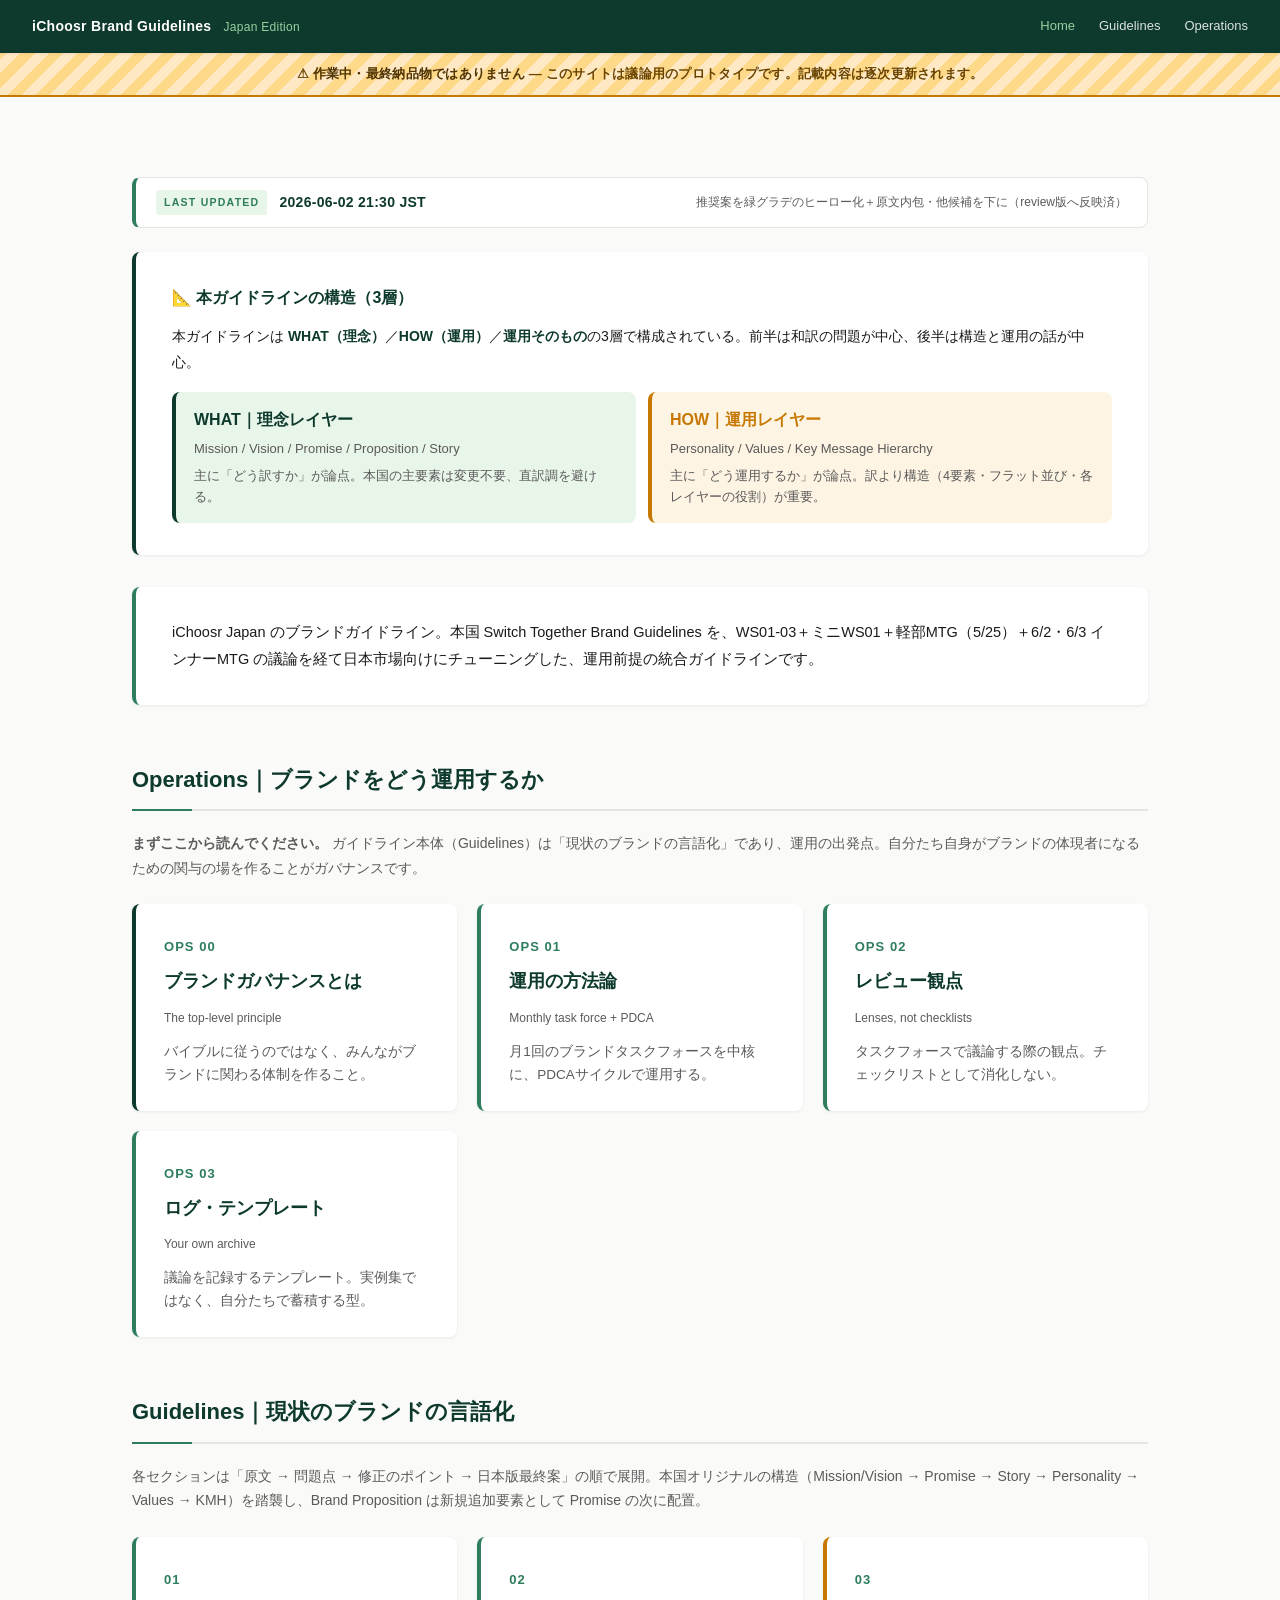
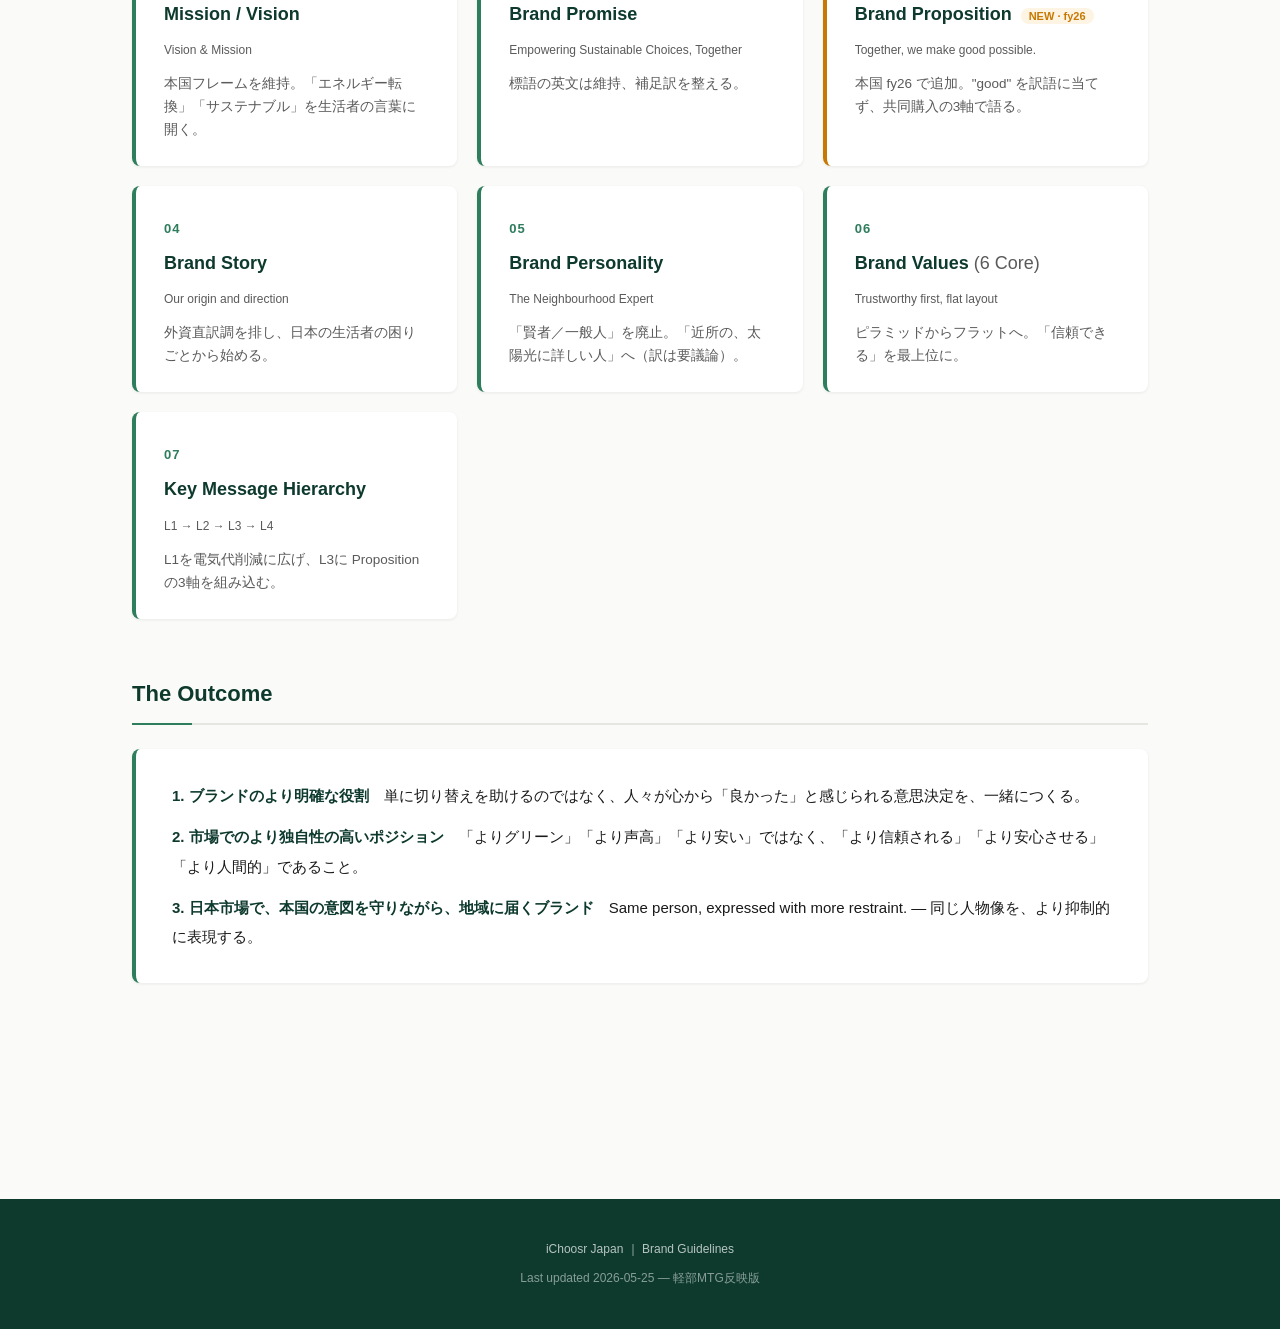
==== commit 709195de: "推奨案を緑グラデのヒーロー化＋原文内包・他候補を下に配置 - 推奨案カードを緑グラデーションの目立つビジュアル(.recommend-hero)に - ヒーロー内に元の原文(英日)を小さめに内包 - " ====
--- a/index.html
+++ b/index.html
@@ -34,8 +34,8 @@
 
   <div class="last-updated">
     <span class="lu-label">Last updated</span>
-    <span class="lu-time">2026-06-02 20:10 JST</span>
-    <span class="lu-note">推奨案カードを縦1列レイアウトに変更（ローカルのみ／未push）</span>
+    <span class="lu-time">2026-06-02 21:30 JST</span>
+    <span class="lu-note">推奨案を緑グラデのヒーロー化＋原文内包・他候補を下に（review版へ反映済）</span>
   </div>
 
   <section class="intro-block" style="margin: 24px 0 32px; border-left-color: var(--deep);">
--- a/assets/style.css
+++ b/assets/style.css
@@ -1402,3 +1402,89 @@
 @media (max-width: 540px) {
   .last-updated .lu-note { margin-left: 0; width: 100%; }
 }
+
+/* ============ 推奨案ヒーロー（緑グラデ＋原文内包） ============ */
+.recommend-hero {
+  background: linear-gradient(135deg, var(--deep) 0%, var(--mid) 100%);
+  color: #fff;
+  border-radius: var(--radius-lg);
+  padding: 32px 38px;
+  margin: 18px 0 16px;
+  box-shadow: var(--shadow-lg);
+  position: relative;
+  overflow: hidden;
+}
+.recommend-hero .rec-tag {
+  display: inline-block;
+  font-family: var(--font-en);
+  font-size: 11px;
+  font-weight: 700;
+  letter-spacing: 0.14em;
+  color: var(--deep);
+  background: var(--pale);
+  padding: 4px 12px;
+  border-radius: 999px;
+  margin-bottom: 16px;
+}
+.recommend-hero .rec-source {
+  background: rgba(255,255,255,0.10);
+  border: 1px solid rgba(255,255,255,0.18);
+  border-radius: var(--radius);
+  padding: 12px 16px;
+  margin-bottom: 18px;
+  font-size: 11.5px;
+  line-height: 1.7;
+}
+.recommend-hero .rec-source .src-label {
+  font-family: var(--font-en);
+  font-size: 9.5px;
+  font-weight: 700;
+  letter-spacing: 0.1em;
+  color: var(--pale);
+  display: block;
+  margin-bottom: 4px;
+}
+.recommend-hero .rec-source .en {
+  font-family: var(--font-en);
+  color: rgba(255,255,255,0.82);
+}
+.recommend-hero .rec-source .jp {
+  color: rgba(255,255,255,0.75);
+}
+.recommend-hero .rec-title {
+  font-size: 22px;
+  font-weight: 700;
+  line-height: 1.65;
+  color: #fff;
+  margin-bottom: 14px;
+}
+.recommend-hero .rec-title.small { font-size: 18px; }
+.recommend-hero .rec-aim {
+  font-size: 13px;
+  line-height: 1.8;
+  color: rgba(255,255,255,0.88);
+  padding-top: 14px;
+  border-top: 1px solid rgba(255,255,255,0.2);
+}
+.recommend-hero .rec-aim strong { color: var(--pale); }
+
+/* 他の候補 見出し */
+.other-options-head {
+  font-size: 13px;
+  font-weight: 700;
+  color: var(--gray);
+  letter-spacing: 0.04em;
+  margin: 24px 0 12px;
+  padding-left: 12px;
+  border-left: 3px solid var(--gray-light);
+}
+
+/* 他の候補カード（推奨を外したのでmid色のまま縦積み） */
+.other-options .option-card.recommended {
+  border-left-color: var(--mid);
+  background: var(--paper);
+}
+.other-options .option-card.recommended .opt-num {
+  background: var(--tint);
+  color: var(--deep);
+}
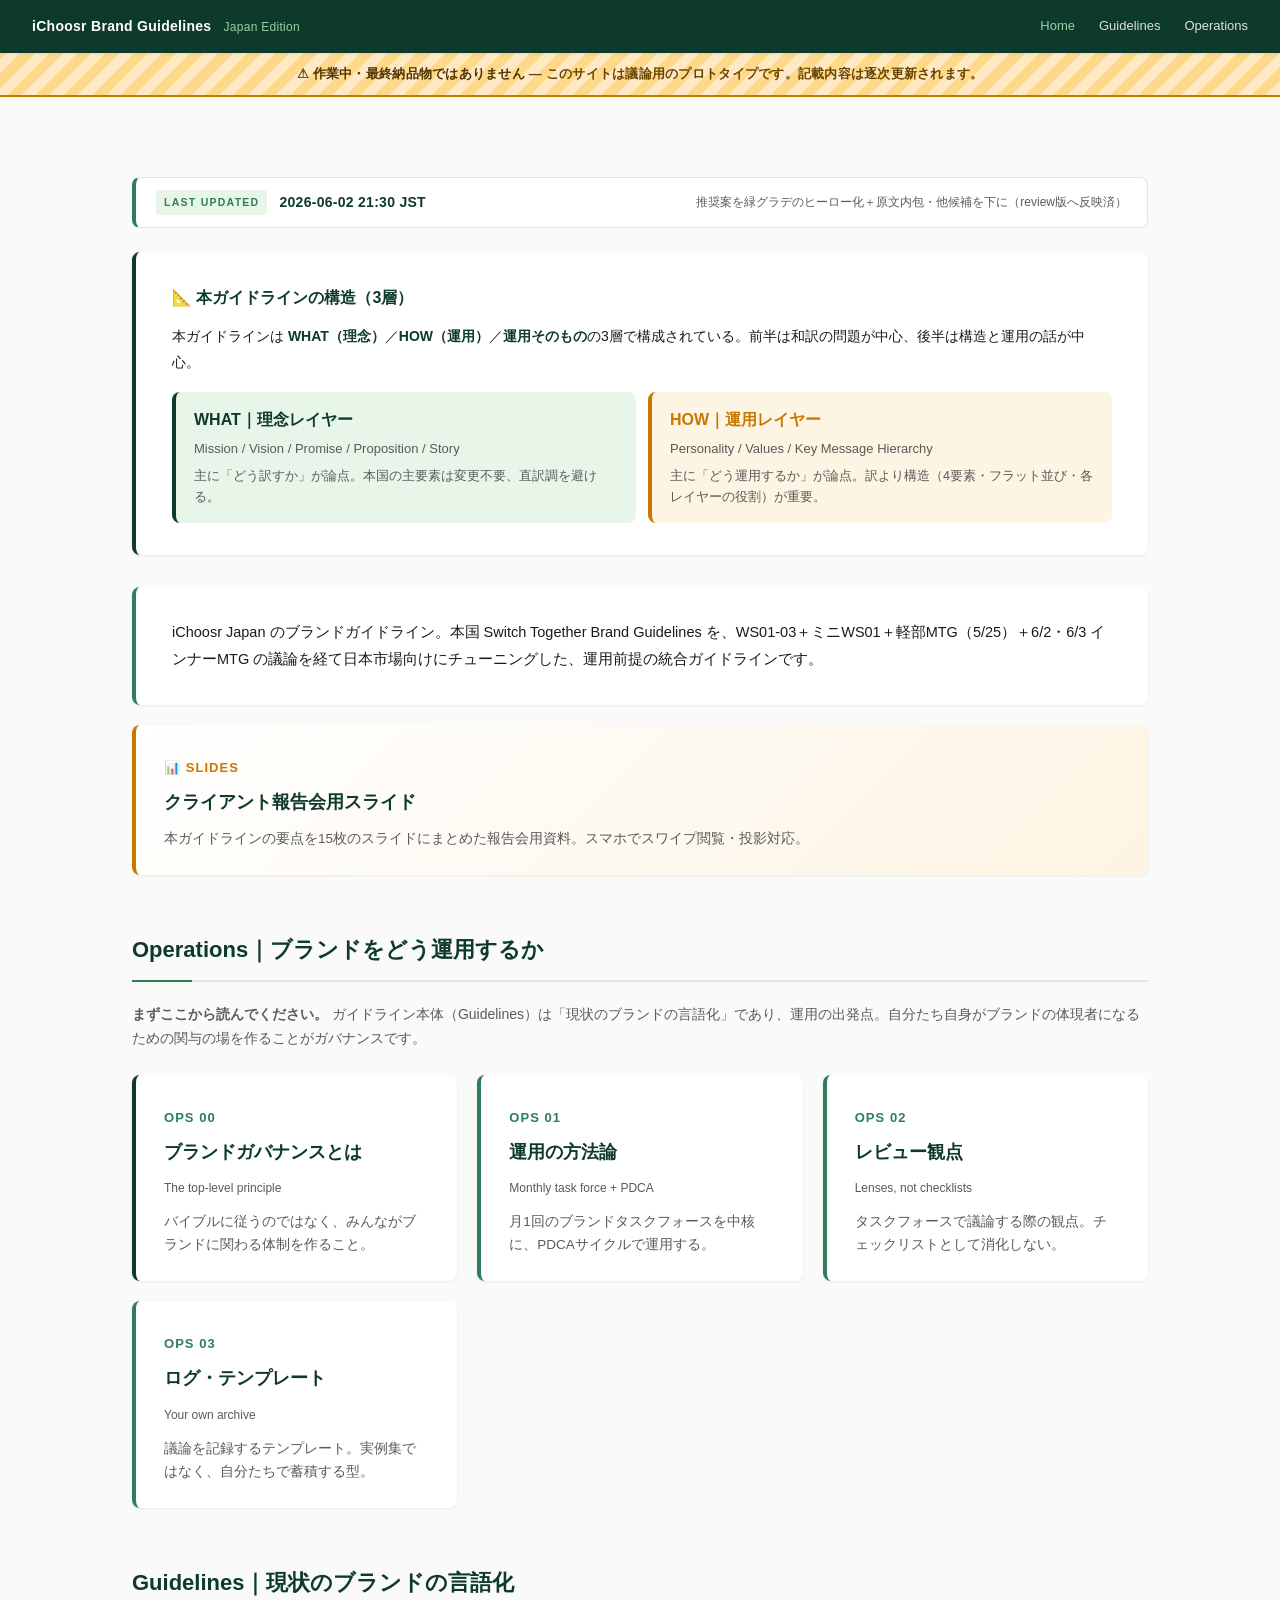
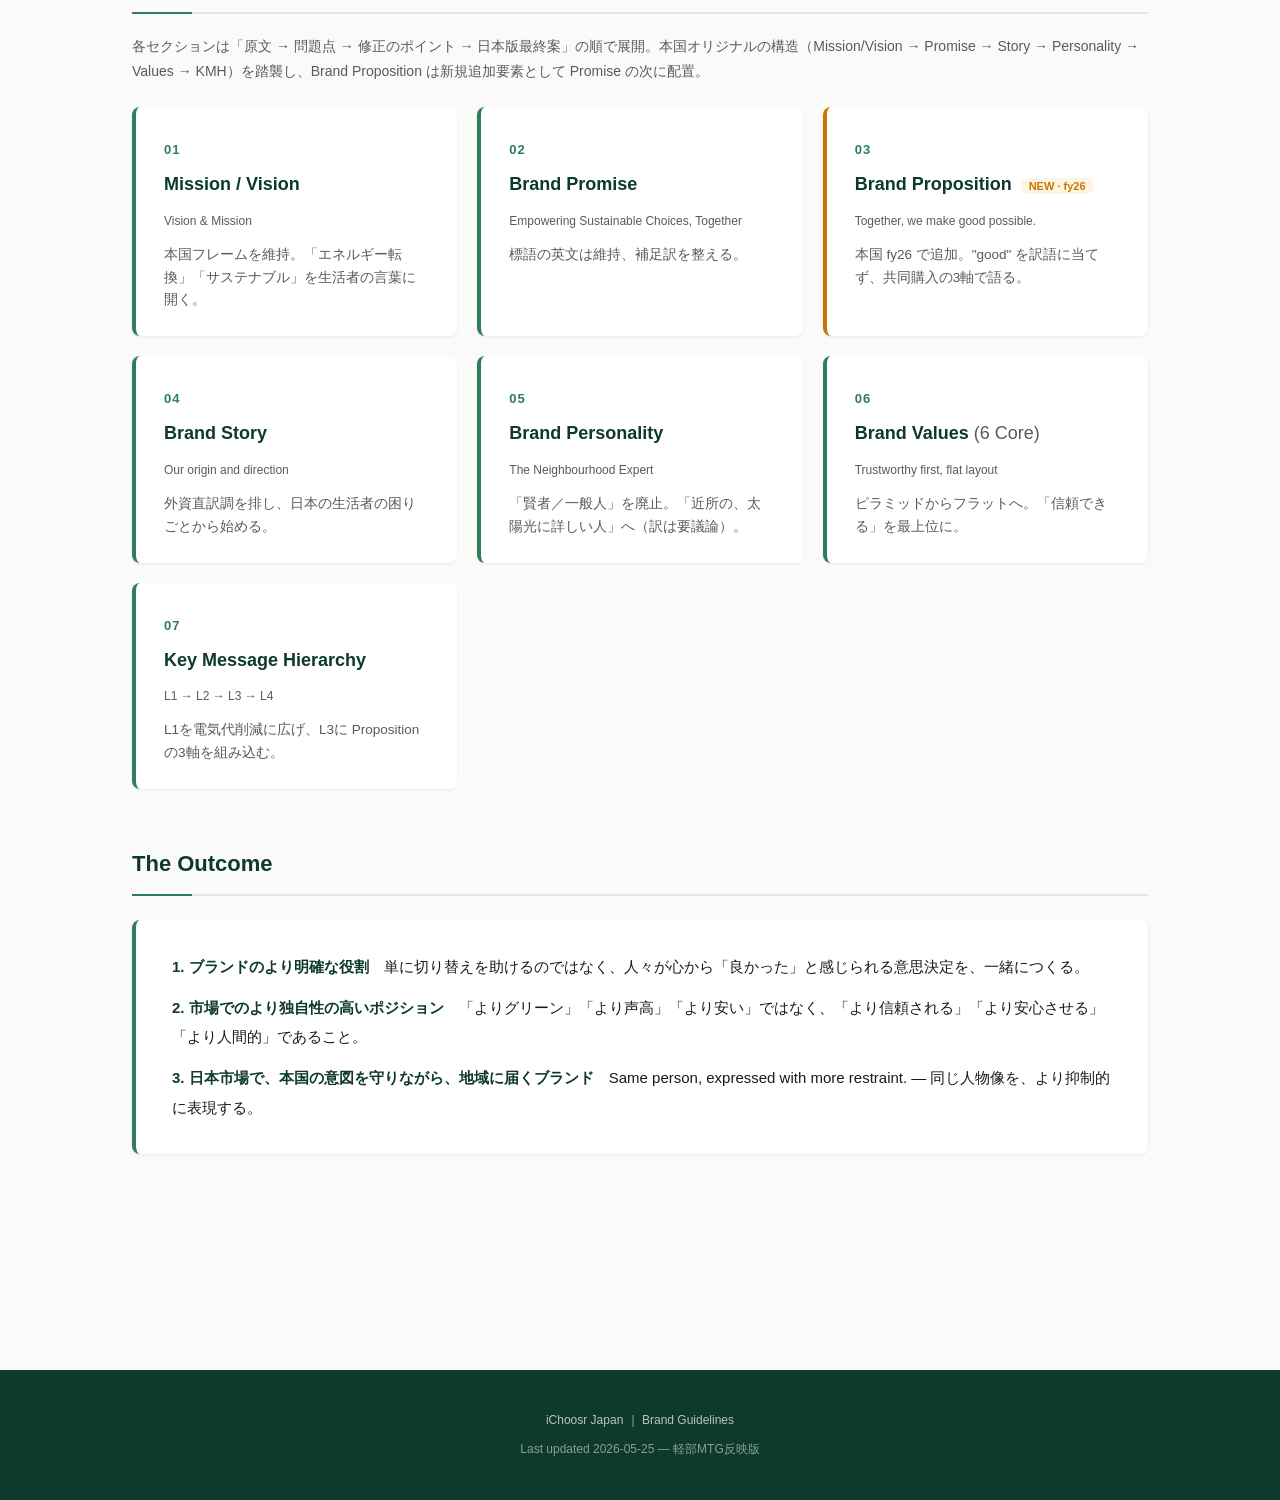
==== commit 4e5f56c9: "クライアント報告会用スライド(15枚)を追加 - iPhone対応の横スワイプHTMLスライド（scroll-snap） - インナー情報を除外しWS議論のみを根拠に - 推奨案を緑で強調、ご意見いた" ====
--- a/index.html
+++ b/index.html
@@ -58,6 +58,12 @@
   <section class="intro-block" style="margin: 24px 0 0;">
     <p style="font-size: 14.5px; line-height: 1.85; color: var(--ink);">iChoosr Japan のブランドガイドライン。本国 Switch Together Brand Guidelines を、WS01-03＋ミニWS01＋軽部MTG（5/25）＋6/2・6/3 インナーMTG の議論を経て日本市場向けにチューニングした、運用前提の統合ガイドラインです。</p>
   </section>
+
+  <a href="slides.html" class="section-card" style="display:block; margin-top:20px; border-left-color: var(--amber); background: linear-gradient(135deg, var(--paper) 0%, var(--amber-soft) 100%);">
+    <span class="num" style="color: var(--amber);">📊 SLIDES</span>
+    <h3>クライアント報告会用スライド</h3>
+    <p class="desc">本ガイドラインの要点を15枚のスライドにまとめた報告会用資料。スマホでスワイプ閲覧・投影対応。</p>
+  </a>
 
   <h2 class="section-h">Operations｜ブランドをどう運用するか</h2>
   <p style="color: var(--gray); margin-bottom: 8px; font-size: 14px;"><strong>まずここから読んでください。</strong> ガイドライン本体（Guidelines）は「現状のブランドの言語化」であり、運用の出発点。自分たち自身がブランドの体現者になるための関与の場を作ることがガバナンスです。</p>
